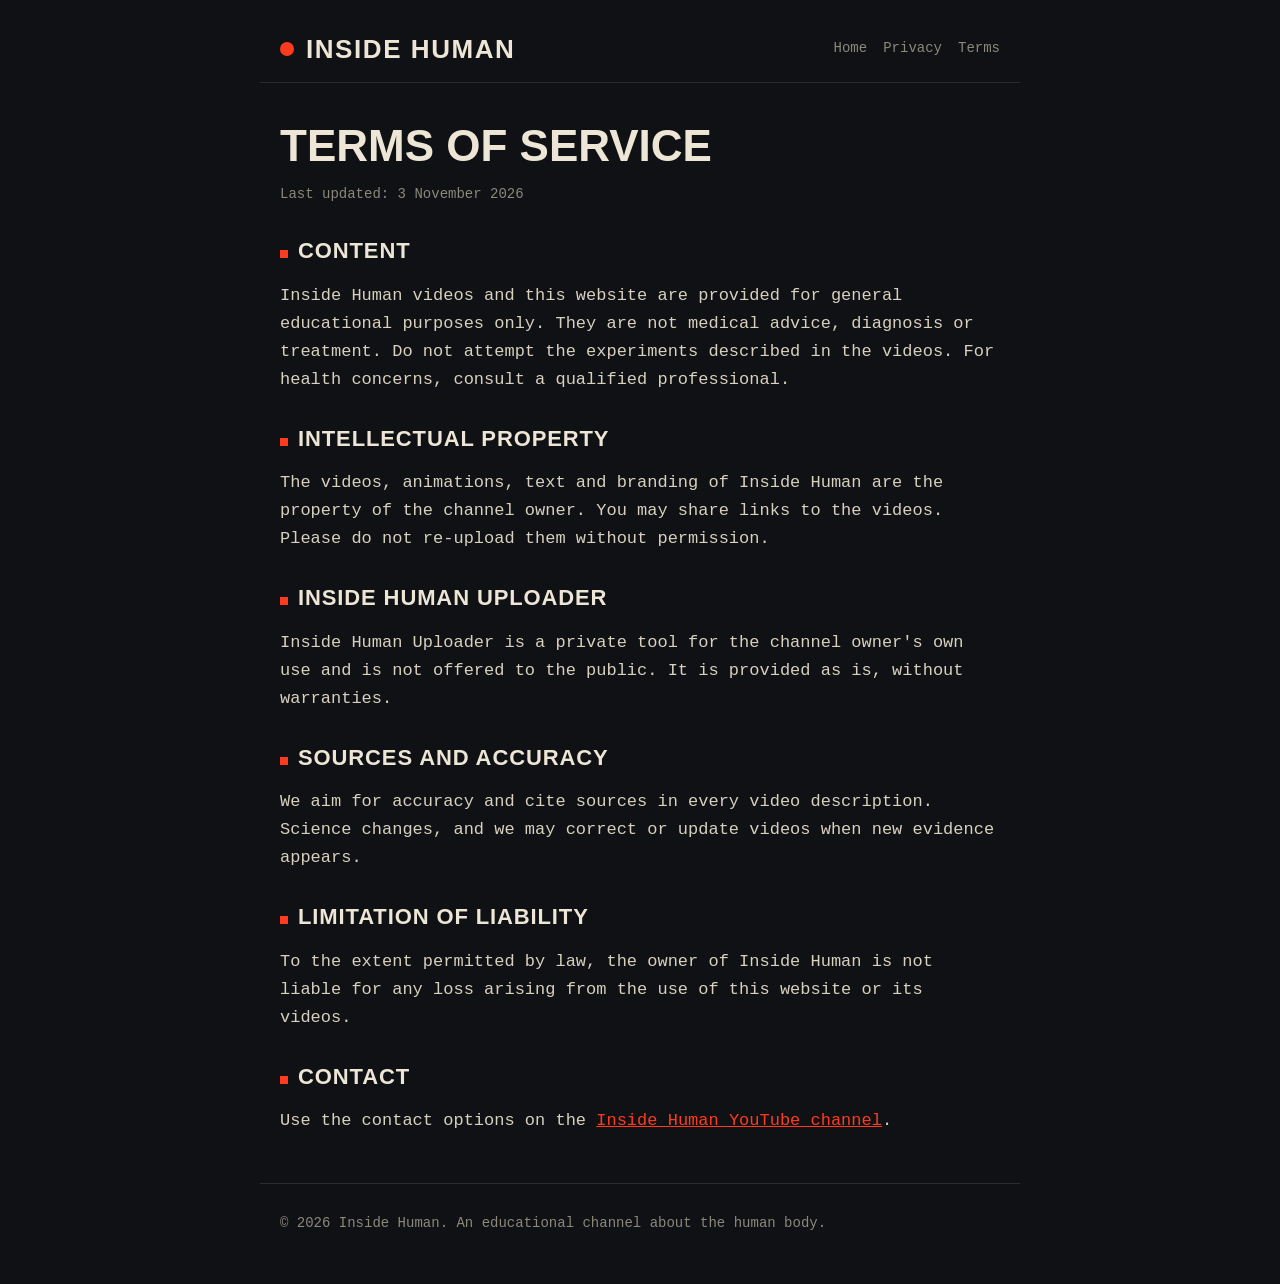
==== terms.html @ e642f68b "Create terms.html" ====
<!doctype html>
<html lang="en"><head><meta charset="utf-8"><meta name="viewport" content="width=device-width,initial-scale=1">
<title>Terms of Service - Inside Human</title><meta name="description" content="Terms of service for Inside Human and the Inside Human Uploader tool.">
<link rel="stylesheet" href="style.css"></head><body>
<header><span class="logo"></span><a class="brand" href="index.html">Inside Human</a>
<nav><a href="index.html">Home</a><a href="privacy.html">Privacy</a><a href="terms.html">Terms</a></nav></header><main>
<h1>Terms of Service</h1>
<p class="small">Last updated: 3 November 2026</p>
<h2>Content</h2>
<p>Inside Human videos and this website are provided for general educational purposes only. They are not medical advice, diagnosis or treatment. Do not attempt the experiments described in the videos. For health concerns, consult a qualified professional.</p>
<h2>Intellectual property</h2>
<p>The videos, animations, text and branding of Inside Human are the property of the channel owner. You may share links to the videos. Please do not re-upload them without permission.</p>
<h2>Inside Human Uploader</h2>
<p>Inside Human Uploader is a private tool for the channel owner's own use and is not offered to the public. It is provided as is, without warranties.</p>
<h2>Sources and accuracy</h2>
<p>We aim for accuracy and cite sources in every video description. Science changes, and we may correct or update videos when new evidence appears.</p>
<h2>Limitation of liability</h2>
<p>To the extent permitted by law, the owner of Inside Human is not liable for any loss arising from the use of this website or its videos.</p>
<h2>Contact</h2>
<p>Use the contact options on the <a href="https://www.youtube.com/@InsideHumanExtreme">Inside Human YouTube channel</a>.</p>
</main><footer>&copy; 2026 Inside Human. An educational channel about the human body.</footer></body></html>
---- style.css ----
:root{--ink:#101114;--paper:#EDE6D6;--red:#FF3B1F;--graphite:#8C887C;--slate:#2A2B30}
*{box-sizing:border-box}
body{margin:0;background:var(--ink);color:var(--paper);font:17px/1.65 "IBM Plex Mono",ui-monospace,Menlo,Consolas,monospace}
header,main,footer{max-width:760px;margin:0 auto;padding:0 20px}
header{padding-top:36px;display:flex;align-items:center;gap:12px;border-bottom:1px solid var(--slate);padding-bottom:20px}
.logo{width:14px;height:14px;border-radius:50%;background:var(--red);flex:none}
.brand{font:800 26px/1 "Big Shoulders Display","Arial Narrow",Impact,sans-serif;letter-spacing:.06em;text-transform:uppercase;color:var(--paper);text-decoration:none}
nav{margin-left:auto;font-size:14px}
nav a{color:var(--graphite);margin-left:16px;text-decoration:none}
nav a:hover{color:var(--paper)}
h1{font:800 44px/1.05 "Big Shoulders Display","Arial Narrow",Impact,sans-serif;text-transform:uppercase;margin:40px 0 8px}
h2{font:800 22px/1.2 "Big Shoulders Display","Arial Narrow",Impact,sans-serif;text-transform:uppercase;letter-spacing:.04em;margin:32px 0 6px;color:var(--paper)}
h2::before{content:"";display:inline-block;width:8px;height:8px;background:var(--red);margin-right:10px}
p,li{color:#d8d1c0}
a{color:var(--red)}
.small{color:var(--graphite);font-size:14px}
footer{padding:28px 20px 48px;margin-top:48px;border-top:1px solid var(--slate);color:var(--graphite);font-size:14px}
@media(max-width:520px){h1{font-size:34px}}
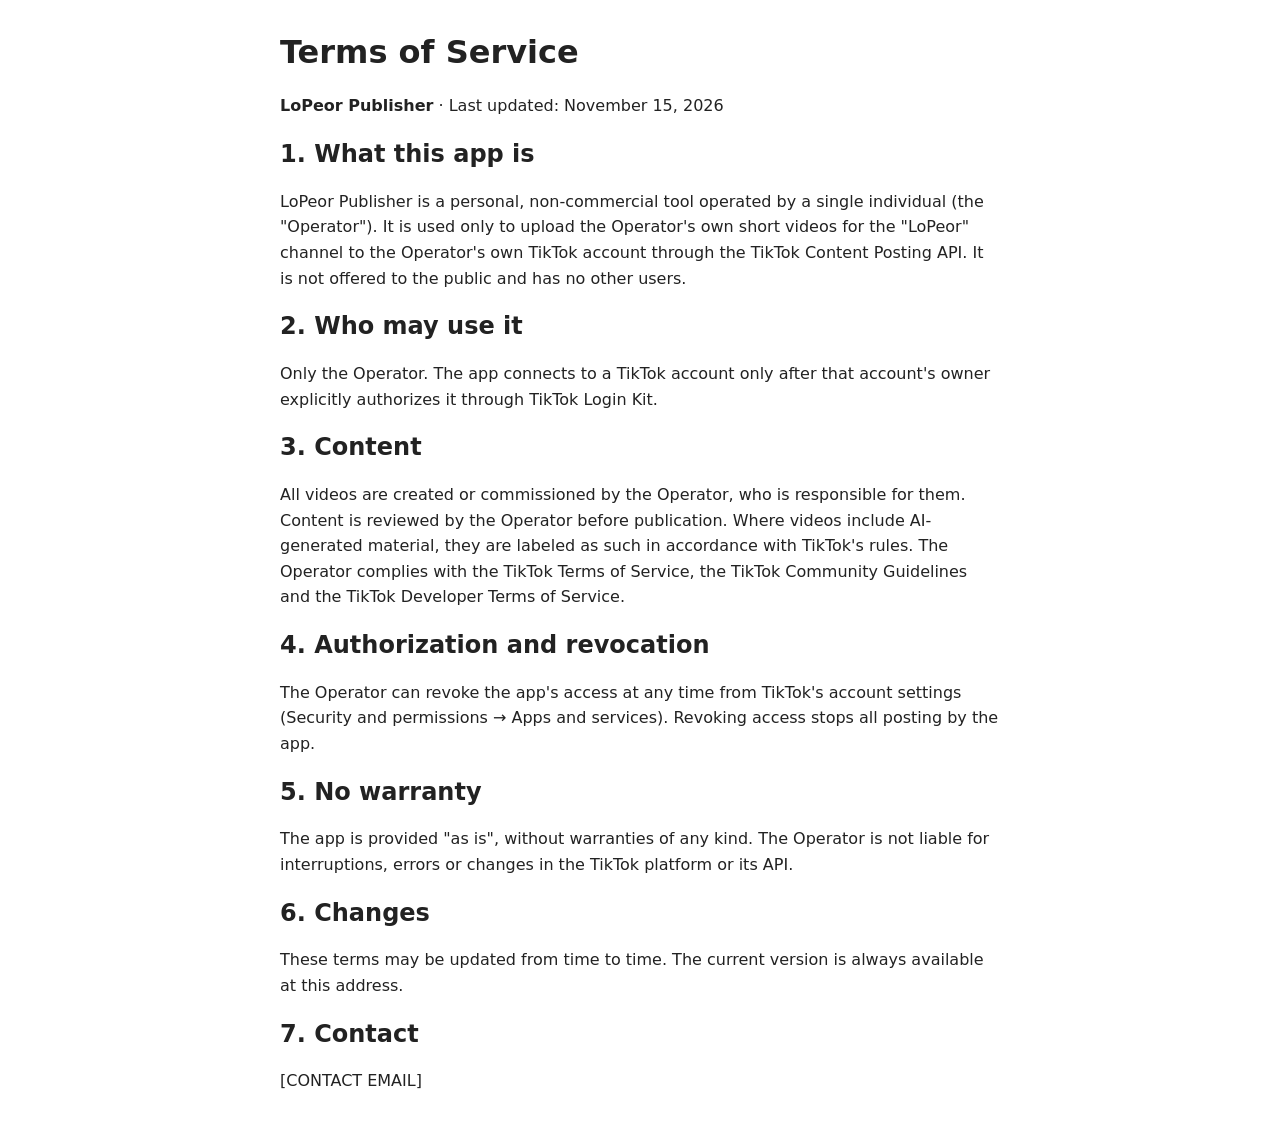
==== commit d077f1c7: "FOR CLAUDE" ====
--- a/terms.html
+++ b/terms.html
@@ -1,21 +1,34 @@
-<!doctype html>
-<html lang="en"><head><meta charset="utf-8"><meta name="viewport" content="width=device-width,initial-scale=1">
-<title>Terms of Service - Inside Human</title><meta name="description" content="Terms of service for Inside Human and the Inside Human Uploader tool.">
-<link rel="stylesheet" href="style.css"></head><body>
-<header><span class="logo"></span><a class="brand" href="index.html">Inside Human</a>
-<nav><a href="index.html">Home</a><a href="privacy.html">Privacy</a><a href="terms.html">Terms</a></nav></header><main>
+<!DOCTYPE html>
+<html lang="en">
+<head>
+<meta charset="utf-8">
+<meta name="viewport" content="width=device-width, initial-scale=1">
+<title>Terms of Service - LoPeor Publisher</title>
+<style>body{font-family:system-ui,sans-serif;max-width:720px;margin:2rem auto;padding:0 1rem;line-height:1.6;color:#222}h1,h2{line-height:1.25}</style>
+</head>
+<body>
 <h1>Terms of Service</h1>
-<p class="small">Last updated: 3 November 2026</p>
-<h2>Content</h2>
-<p>Inside Human videos and this website are provided for general educational purposes only. They are not medical advice, diagnosis or treatment. Do not attempt the experiments described in the videos. For health concerns, consult a qualified professional.</p>
-<h2>Intellectual property</h2>
-<p>The videos, animations, text and branding of Inside Human are the property of the channel owner. You may share links to the videos. Please do not re-upload them without permission.</p>
-<h2>Inside Human Uploader</h2>
-<p>Inside Human Uploader is a private tool for the channel owner's own use and is not offered to the public. It is provided as is, without warranties.</p>
-<h2>Sources and accuracy</h2>
-<p>We aim for accuracy and cite sources in every video description. Science changes, and we may correct or update videos when new evidence appears.</p>
-<h2>Limitation of liability</h2>
-<p>To the extent permitted by law, the owner of Inside Human is not liable for any loss arising from the use of this website or its videos.</p>
-<h2>Contact</h2>
-<p>Use the contact options on the <a href="https://www.youtube.com/@InsideHumanExtreme">Inside Human YouTube channel</a>.</p>
-</main><footer>&copy; 2026 Inside Human. An educational channel about the human body.</footer></body></html>
+<p><strong>LoPeor Publisher</strong> &middot; Last updated: November 15, 2026</p>
+
+<h2>1. What this app is</h2>
+<p>LoPeor Publisher is a personal, non-commercial tool operated by a single individual (the "Operator"). It is used only to upload the Operator's own short videos for the "LoPeor" channel to the Operator's own TikTok account through the TikTok Content Posting API. It is not offered to the public and has no other users.</p>
+
+<h2>2. Who may use it</h2>
+<p>Only the Operator. The app connects to a TikTok account only after that account's owner explicitly authorizes it through TikTok Login Kit.</p>
+
+<h2>3. Content</h2>
+<p>All videos are created or commissioned by the Operator, who is responsible for them. Content is reviewed by the Operator before publication. Where videos include AI-generated material, they are labeled as such in accordance with TikTok's rules. The Operator complies with the TikTok Terms of Service, the TikTok Community Guidelines and the TikTok Developer Terms of Service.</p>
+
+<h2>4. Authorization and revocation</h2>
+<p>The Operator can revoke the app's access at any time from TikTok's account settings (Security and permissions &rarr; Apps and services). Revoking access stops all posting by the app.</p>
+
+<h2>5. No warranty</h2>
+<p>The app is provided "as is", without warranties of any kind. The Operator is not liable for interruptions, errors or changes in the TikTok platform or its API.</p>
+
+<h2>6. Changes</h2>
+<p>These terms may be updated from time to time. The current version is always available at this address.</p>
+
+<h2>7. Contact</h2>
+<p>[CONTACT EMAIL]</p>
+</body>
+</html>
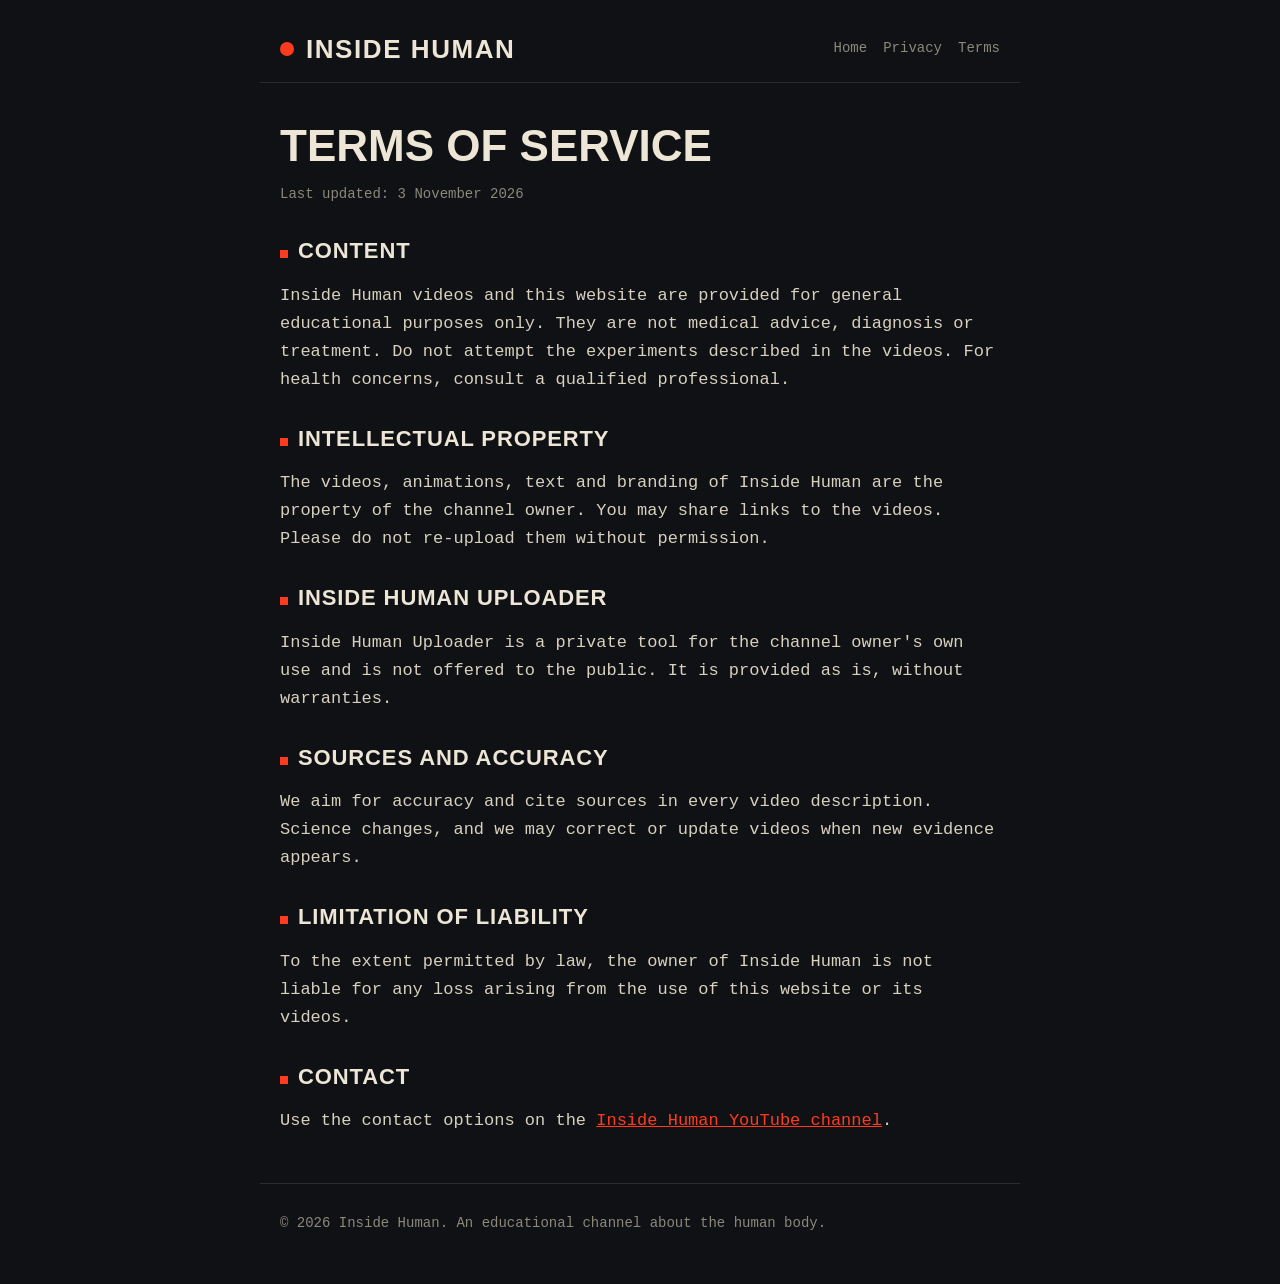
==== commit 98bcd681: "Restore original terms.html (Inside Human)" ====
--- a/terms.html
+++ b/terms.html
@@ -1,34 +1,21 @@
-<!DOCTYPE html>
-<html lang="en">
-<head>
-<meta charset="utf-8">
-<meta name="viewport" content="width=device-width, initial-scale=1">
-<title>Terms of Service - LoPeor Publisher</title>
-<style>body{font-family:system-ui,sans-serif;max-width:720px;margin:2rem auto;padding:0 1rem;line-height:1.6;color:#222}h1,h2{line-height:1.25}</style>
-</head>
-<body>
+<!doctype html>
+<html lang="en"><head><meta charset="utf-8"><meta name="viewport" content="width=device-width,initial-scale=1">
+<title>Terms of Service - Inside Human</title><meta name="description" content="Terms of service for Inside Human and the Inside Human Uploader tool.">
+<link rel="stylesheet" href="style.css"></head><body>
+<header><span class="logo"></span><a class="brand" href="index.html">Inside Human</a>
+<nav><a href="index.html">Home</a><a href="privacy.html">Privacy</a><a href="terms.html">Terms</a></nav></header><main>
 <h1>Terms of Service</h1>
-<p><strong>LoPeor Publisher</strong> &middot; Last updated: November 15, 2026</p>
-
-<h2>1. What this app is</h2>
-<p>LoPeor Publisher is a personal, non-commercial tool operated by a single individual (the "Operator"). It is used only to upload the Operator's own short videos for the "LoPeor" channel to the Operator's own TikTok account through the TikTok Content Posting API. It is not offered to the public and has no other users.</p>
-
-<h2>2. Who may use it</h2>
-<p>Only the Operator. The app connects to a TikTok account only after that account's owner explicitly authorizes it through TikTok Login Kit.</p>
-
-<h2>3. Content</h2>
-<p>All videos are created or commissioned by the Operator, who is responsible for them. Content is reviewed by the Operator before publication. Where videos include AI-generated material, they are labeled as such in accordance with TikTok's rules. The Operator complies with the TikTok Terms of Service, the TikTok Community Guidelines and the TikTok Developer Terms of Service.</p>
-
-<h2>4. Authorization and revocation</h2>
-<p>The Operator can revoke the app's access at any time from TikTok's account settings (Security and permissions &rarr; Apps and services). Revoking access stops all posting by the app.</p>
-
-<h2>5. No warranty</h2>
-<p>The app is provided "as is", without warranties of any kind. The Operator is not liable for interruptions, errors or changes in the TikTok platform or its API.</p>
-
-<h2>6. Changes</h2>
-<p>These terms may be updated from time to time. The current version is always available at this address.</p>
-
-<h2>7. Contact</h2>
-<p>[CONTACT EMAIL]</p>
-</body>
-</html>
+<p class="small">Last updated: 3 November 2026</p>
+<h2>Content</h2>
+<p>Inside Human videos and this website are provided for general educational purposes only. They are not medical advice, diagnosis or treatment. Do not attempt the experiments described in the videos. For health concerns, consult a qualified professional.</p>
+<h2>Intellectual property</h2>
+<p>The videos, animations, text and branding of Inside Human are the property of the channel owner. You may share links to the videos. Please do not re-upload them without permission.</p>
+<h2>Inside Human Uploader</h2>
+<p>Inside Human Uploader is a private tool for the channel owner's own use and is not offered to the public. It is provided as is, without warranties.</p>
+<h2>Sources and accuracy</h2>
+<p>We aim for accuracy and cite sources in every video description. Science changes, and we may correct or update videos when new evidence appears.</p>
+<h2>Limitation of liability</h2>
+<p>To the extent permitted by law, the owner of Inside Human is not liable for any loss arising from the use of this website or its videos.</p>
+<h2>Contact</h2>
+<p>Use the contact options on the <a href="https://www.youtube.com/@InsideHumanExtreme">Inside Human YouTube channel</a>.</p>
+</main><footer>&copy; 2026 Inside Human. An educational channel about the human body.</footer></body></html>
--- a/style.css
+++ b/style.css
@@ -0,0 +1,18 @@
+:root{--ink:#101114;--paper:#EDE6D6;--red:#FF3B1F;--graphite:#8C887C;--slate:#2A2B30}
+*{box-sizing:border-box}
+body{margin:0;background:var(--ink);color:var(--paper);font:17px/1.65 "IBM Plex Mono",ui-monospace,Menlo,Consolas,monospace}
+header,main,footer{max-width:760px;margin:0 auto;padding:0 20px}
+header{padding-top:36px;display:flex;align-items:center;gap:12px;border-bottom:1px solid var(--slate);padding-bottom:20px}
+.logo{width:14px;height:14px;border-radius:50%;background:var(--red);flex:none}
+.brand{font:800 26px/1 "Big Shoulders Display","Arial Narrow",Impact,sans-serif;letter-spacing:.06em;text-transform:uppercase;color:var(--paper);text-decoration:none}
+nav{margin-left:auto;font-size:14px}
+nav a{color:var(--graphite);margin-left:16px;text-decoration:none}
+nav a:hover{color:var(--paper)}
+h1{font:800 44px/1.05 "Big Shoulders Display","Arial Narrow",Impact,sans-serif;text-transform:uppercase;margin:40px 0 8px}
+h2{font:800 22px/1.2 "Big Shoulders Display","Arial Narrow",Impact,sans-serif;text-transform:uppercase;letter-spacing:.04em;margin:32px 0 6px;color:var(--paper)}
+h2::before{content:"";display:inline-block;width:8px;height:8px;background:var(--red);margin-right:10px}
+p,li{color:#d8d1c0}
+a{color:var(--red)}
+.small{color:var(--graphite);font-size:14px}
+footer{padding:28px 20px 48px;margin-top:48px;border-top:1px solid var(--slate);color:var(--graphite);font-size:14px}
+@media(max-width:520px){h1{font-size:34px}}
